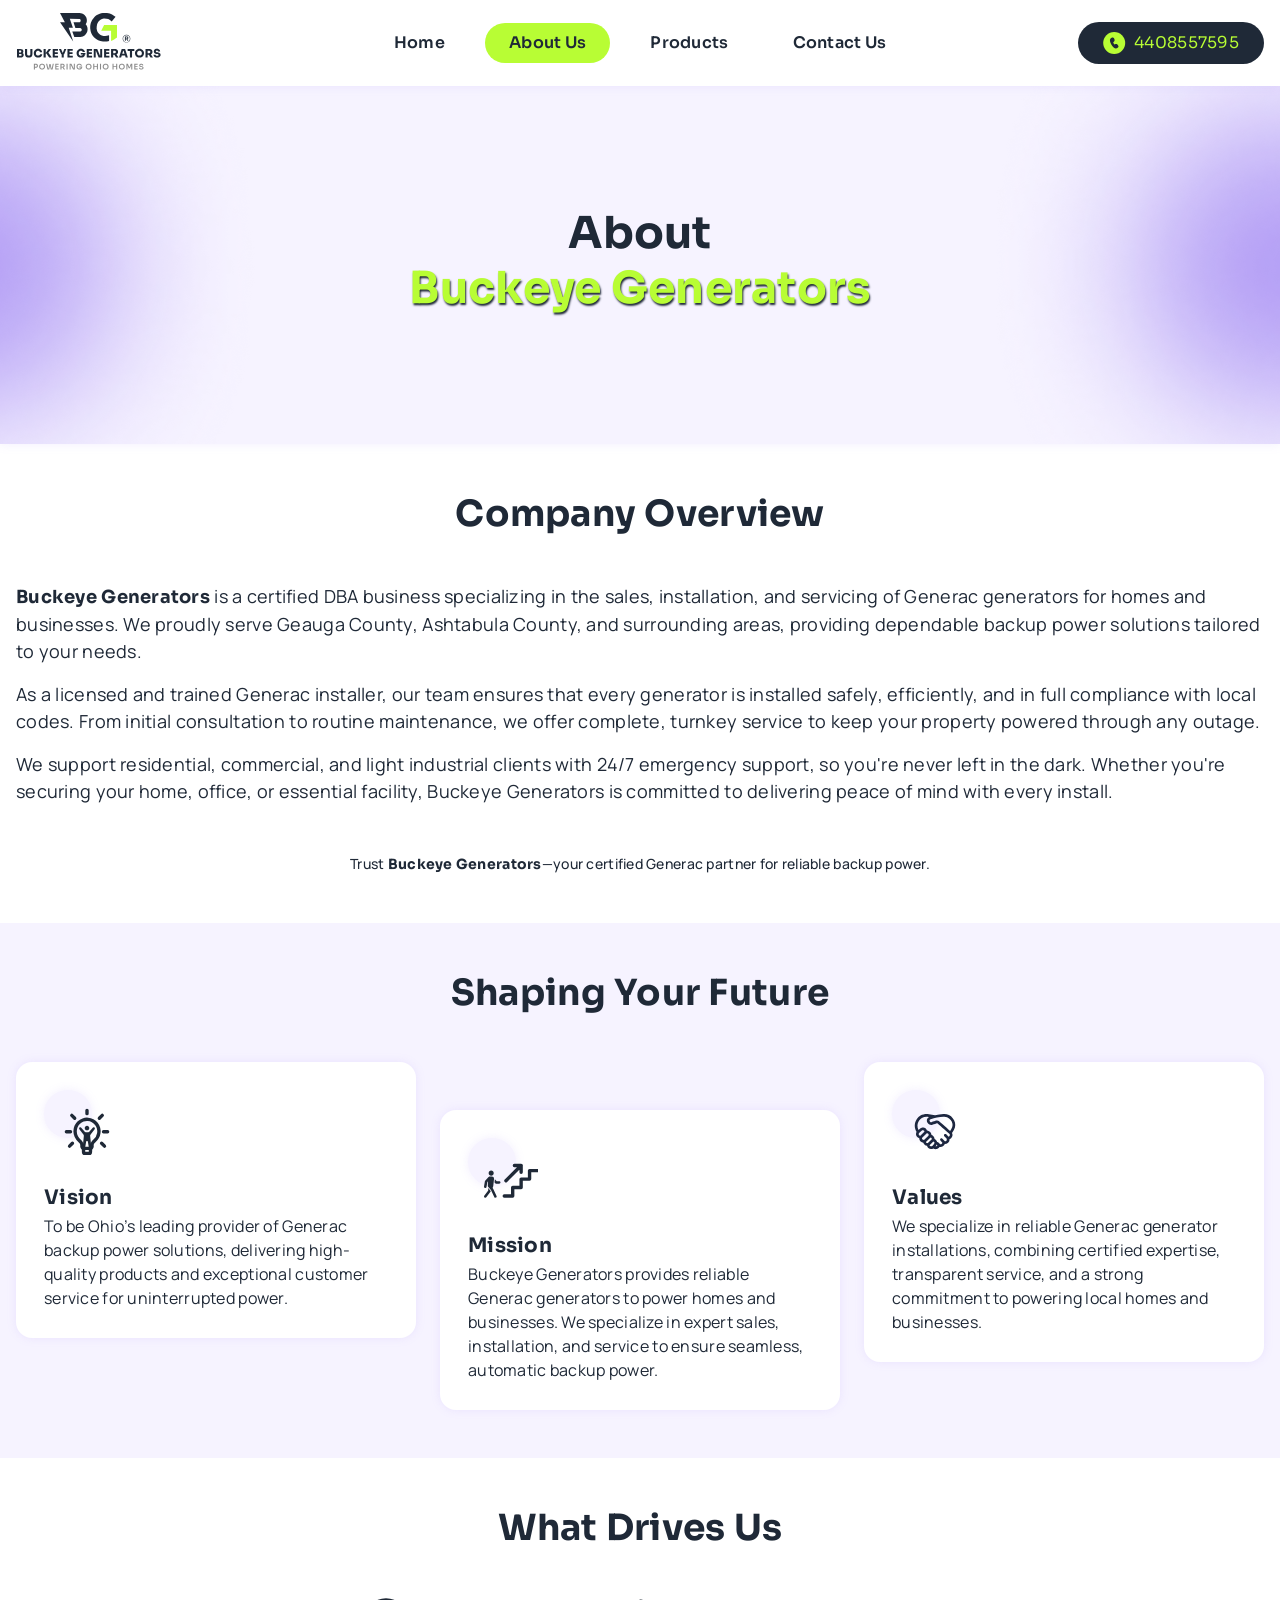
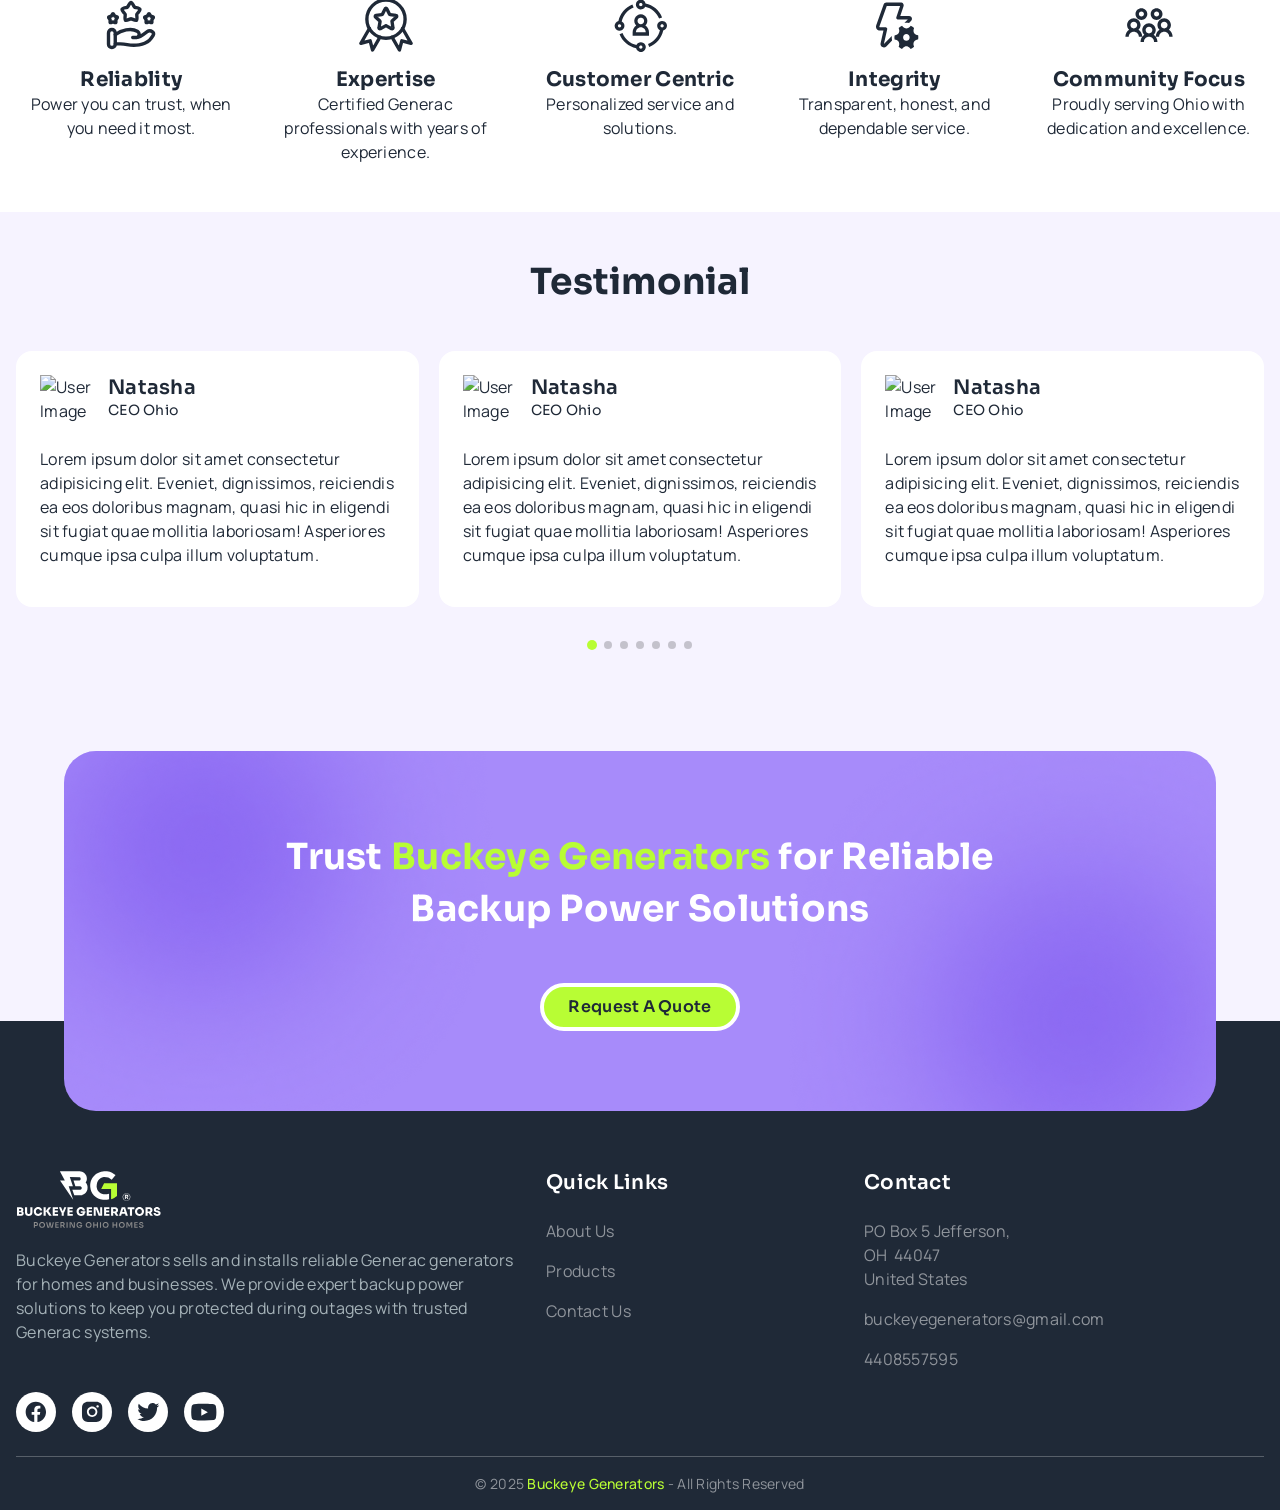
==== html/about-us.html @ 266a313e "Added about us page" ====
<!DOCTYPE html>
<html lang="en">
   <head>
      <meta charset="UTF-8" />
      <meta name="viewport" content="width=device-width, initial-scale=1.0" />
      <!-- Website Favicon  -->
      <link rel="icon" href="../img/favicon.svg" />
      <!-- Bootstrap CSS File -->
      <link rel="stylesheet" href="../css/bootstrap.min.css" />
      <!-- Swiper JS CSS File -->
      <link
         rel="stylesheet"
         href="https://cdn.jsdelivr.net/npm/swiper@10/swiper-bundle.min.css"
      />
      <!-- Common Element CSS File -->
      <link rel="stylesheet" href="../css/common.css" />
      <!-- Custom CSS File -->
      <link rel="stylesheet" href="../css/style.css" />
      <title>Buckeye Generators | Generac Power Systems</title>
   </head>
   <body>
      <!-- Header Start -->
      <header
         class="bg-white py-2 px-3 position-sticky z-3 top-0 custom-shadow"
      >
         <!-- Navigation Bar -->
         <nav class="navbar navbar-expand-lg p-0 max-w-xxl">
            <div class="container-fluid p-0">
               <a class="navbar-brand" href="../html/about-us.html">
                  <img
                     src="../img/logo.svg"
                     alt="Logo"
                     class="img-fluid logo"
                  />
               </a>
               <button
                  class="navbar-toggler border-0 shadow-none p-0"
                  type="button"
                  data-bs-toggle="offcanvas"
                  data-bs-target="#offcanvasNavbar"
                  aria-controls="offcanvasNavbar"
                  aria-label="Toggle navigation"
               >
                  <img src="../img/icon/ic-toggle-menu.svg" alt="" width="26" />
               </button>
               <div
                  class="offcanvas offcanvas-end"
                  tabindex="-1"
                  id="offcanvasNavbar"
                  aria-labelledby="offcanvasNavbarLabel"
               >
                  <div class="offcanvas-header">
                     <div class="offcanvas-title" id="offcanvasNavbarLabel">
                        <img
                           src="../img/logo.svg"
                           alt="Logo"
                           class="img-fluid logo"
                        />
                     </div>
                     <button
                        type="button"
                        class="btn-close shadow-none border-0 opacity-100"
                        data-bs-dismiss="offcanvas"
                        aria-label="Close"
                     ></button>
                  </div>
                  <div class="offcanvas-body">
                     <ul
                        class="navbar-nav justify-content-center align-items-lg-center gap-xl-3 gap-2 flex-grow-1 pe-3"
                     >
                        <li class="nav-item">
                           <a
                              class="nav-link px-4 py-2 rounded-pill fw-semibold"
                              aria-current="page"
                              href="../html/home.html"
                              >Home</a
                           >
                        </li>
                        <li class="nav-item">
                           <a
                              class="nav-link px-4 py-2 rounded-pill fw-semibold active"
                              href="../html/about-us.html"
                              >About Us</a
                           >
                        </li>
                        <li class="nav-item">
                           <a
                              class="nav-link px-4 py-2 rounded-pill fw-semibold"
                              href="#"
                              >Products</a
                           >
                        </li>
                        <li class="nav-item">
                           <a
                              class="nav-link px-4 py-2 rounded-pill fw-semibold"
                              href="#"
                              >Contact Us</a
                           >
                        </li>
                     </ul>
                     <a
                        href="tel:4408557595"
                        class="text-decoration-none btn primary-btn py-2 px-4 rounded-pill d-flex align-items-center gap-2 mt-lg-0 mt-4"
                     >
                        <img src="../img/icon/ic-phone.svg" alt="Phone Icon" />
                        4408557595</a
                     >
                  </div>

                  <div class="offcanvas-footer text-center d-lg-none d-block">
                     <p class="px-3 py-2 mb-0">
                        &copy;2025
                        <span class="fw-semibold">Buckeye Generators</span> -
                        All Rights Reserved
                     </p>
                  </div>
               </div>
            </div>
         </nav>
      </header>
      <!-- Header End -->

      <!-- Hero Section Start -->
      <section
         class="about-hero-sec custom-shadow px-3 position-relative d-flex align-items-center justify-content-center overflow-hidden"
      >
         <h1 class="heading-font text-center fw-bold main-heading lh-sm z-1">
            About <br />
            <span class="secondary-text text-shadow">Buckeye Generators</span>
         </h1>

         <!-- Background Effect Shades -->
         <img
            src="../img/cta/bg-effect.png"
            alt="Background Effect"
            class="position-absolute effect-left d-md-block d-none"
         />

         <img
            src="../img/cta/bg-effect.png"
            alt="Background Effect"
            class="position-absolute effect-right d-md-block d-none"
         />
      </section>
      <!-- Hero Section End -->

      <!-- About Us Section Start -->
      <section class="bg-white py-5 about-us">
         <div class="max-w-xxl px-3">
            <h2
               class="text-center heading-font fw-bold sub-heading1 mb-md-5 mb-4"
            >
               Company Overview
            </h2>

            <p class="fs-18">
               <span class="fw-bold heading-font">Buckeye Generators</span> is a
               certified DBA business specializing in the sales, installation,
               and servicing of Generac generators for homes and businesses. We
               proudly serve Geauga County, Ashtabula County, and surrounding
               areas, providing dependable backup power solutions tailored to
               your needs.
            </p>
            <p class="fs-18">
               As a licensed and trained Generac installer, our team ensures
               that every generator is installed safely, efficiently, and in
               full compliance with local codes. From initial consultation to
               routine maintenance, we offer complete, turnkey service to keep
               your property powered through any outage.
            </p>
            <p class="fs-18">
               We support residential, commercial, and light industrial clients
               with 24/7 emergency support, so you're never left in the dark.
               Whether you're securing your home, office, or essential facility,
               Buckeye Generators is committed to delivering peace of mind with
               every install.
            </p>

            <p class="small fw-medium text-center mt-sm-5 mt-4 mb-0">
               Trust
               <span class="fw-bold heading-font">Buckeye Generators</span>—your
               certified Generac partner for reliable backup power.
            </p>
         </div>
      </section>
      <!-- About Us Section End -->

      <!-- Vision/Mission/Values Section Start -->
      <section class="max-w-xxl py-sm-5 py-4 px-3">
         <h2 class="text-center heading-font fw-bold sub-heading1 mb-sm-5 mb-4">
            Shaping Your Future
         </h2>
         <div class="row g-4">
            <div class="col-lg-4 col-sm-6 d-lg-block d-grid">
               <div
                  class="custom-shadow p-sm-4 p-3 rounded-4 bg-white shapes-card border border-4 border-white"
               >
                  <div class="mb-4">
                     <div class="icon-shadow custom-shadow"></div>
                     <img
                        src="../img/about-us/vision.svg"
                        alt="Vision"
                        class="ic-shapes"
                        width="54"
                     />
                  </div>

                  <h5 class="heading-font fw-bold mb-1">Vision</h5>
                  <p class="mb-0">
                     To be Ohio’s leading provider of Generac backup power
                     solutions, delivering high-quality products and exceptional
                     customer service for uninterrupted power.
                  </p>
               </div>
            </div>

            <div class="col-lg-4 col-sm-6 d-lg-block d-grid">
               <div
                  class="custom-shadow p-sm-4 p-3 rounded-4 bg-white shapes-card border border-4 border-white mt-lg-5"
               >
                  <div class="mb-4">
                     <div class="icon-shadow custom-shadow"></div>
                     <img
                        src="../img/about-us/mission.svg"
                        alt="Vision"
                        class="ic-shapes"
                        width="54"
                     />
                  </div>

                  <h5 class="heading-font fw-bold mb-1">Mission</h5>
                  <p class="mb-0">
                     Buckeye Generators provides reliable Generac generators to
                     power homes and businesses. We specialize in expert sales,
                     installation, and service to ensure seamless, automatic
                     backup power.
                  </p>
               </div>
            </div>

            <div class="col-lg-4 col-sm-6 d-lg-block d-grid">
               <div
                  class="custom-shadow p-sm-4 p-3 rounded-4 bg-white shapes-card border border-4 border-white"
               >
                  <div class="mb-4">
                     <div class="icon-shadow custom-shadow"></div>
                     <img
                        src="../img/about-us/values.svg"
                        alt="Vision"
                        class="ic-shapes"
                        width="54"
                     />
                  </div>
                  <h5 class="heading-font fw-bold mb-1">Values</h5>
                  <p class="mb-0">
                     We specialize in reliable Generac generator installations,
                     combining certified expertise, transparent service, and a
                     strong commitment to powering local homes and businesses.
                  </p>
               </div>
            </div>
         </div>
      </section>
      <!-- Vision/Mission/Values Section End -->

      <!-- What Drive Us Section Start -->
      <section class="bg-white py-5 about-us">
         <div class="max-w-xxl px-3">
            <h2
               class="text-center heading-font fw-bold sub-heading1 mb-sm-5 mb-4"
            >
               What Drives Us
            </h2>
            <div class="row g-4 justify-content-center">
               <div class="col-lg col-md-3 col-sm-4 col-auto text-center">
                  <img
                     src="../img/about-us/ic-reliability.svg"
                     alt="Reliablity"
                     class="mb-3"
                     width="54"
                  />
                  <h5 class="fw-bold heading-font mb-0">Reliablity</h5>
                  <p class="mb-0">
                     Power you can trust, when you need it most.
                  </p>
               </div>

               <div class="col-lg col-md-3 col-sm-4 col-auto text-center">
                  <img
                     src="../img/about-us/ic-expertise.svg"
                     alt="Expertise"
                     class="mb-3"
                     width="54"
                  />
                  <h5 class="fw-bold heading-font mb-0">Expertise</h5>
                  <p class="mb-0">
                     Certified Generac professionals with years of experience.
                  </p>
               </div>

               <div class="col-lg col-md-3 col-sm-4 col-auto text-center">
                  <img
                     src="../img/about-us/ic-customer-c.svg"
                     alt="Customer Centric"
                     class="mb-3"
                     width="54"
                  />
                  <h5 class="fw-bold heading-font mb-0">Customer Centric</h5>
                  <p class="mb-0">Personalized service and solutions.</p>
               </div>

               <div class="col-lg col-md-3 col-sm-4 col-auto text-center">
                  <img
                     src="../img/about-us/ic-integrity.svg"
                     alt="Integrity"
                     class="mb-3"
                     width="54"
                  />
                  <h5 class="fw-bold heading-font mb-0">Integrity</h5>
                  <p class="mb-0">
                     Transparent, honest, and dependable service.
                  </p>
               </div>

               <div class="col-lg col-md-3 col-sm-4 col-auto text-center">
                  <img
                     src="../img/about-us/ic-community.svg"
                     alt="Community"
                     class="mb-3"
                     width="54"
                  />
                  <h5 class="fw-bold heading-font mb-0">Community Focus</h5>
                  <p class="mb-0">
                     Proudly serving Ohio with dedication and excellence.
                  </p>
               </div>
            </div>
         </div>
      </section>
      <!-- What Drive Us Section End -->

      <!-- Testimonial Section Start -->
      <section class="max-w-xxl py-sm-5 py-4 px-3">
         <h2 class="text-center heading-font fw-bold sub-heading1 mb-sm-5 mb-4">
            Testimonial
         </h2>
         <div class="swiper mySwiper">
            <div class="swiper-wrapper">
               <div class="swiper-slide">
                  <div class="rounded-4 custom-border p-4 bg-white mb-5">
                     <div class="d-flex align-items-center gap-2 mb-4">
                        <img
                           src="../img/user-img.svg"
                           alt="User Image"
                           width="60"
                        />
                        <div>
                           <h5 class="heading-font fw-semibold mb-0">
                              Natasha
                           </h5>
                           <p class="mb-0 small heading-font">CEO Ohio</p>
                        </div>
                     </div>

                     <p>
                        Lorem ipsum dolor sit amet consectetur adipisicing elit.
                        Eveniet, dignissimos, reiciendis ea eos doloribus
                        magnam, quasi hic in eligendi sit fugiat quae mollitia
                        laboriosam! Asperiores cumque ipsa culpa illum
                        voluptatum.
                     </p>
                  </div>
               </div>

               <div class="swiper-slide">
                  <div class="rounded-4 custom-border p-4 bg-white mb-5">
                     <div class="d-flex align-items-center gap-2 mb-4">
                        <img
                           src="../img/user-img.svg"
                           alt="User Image"
                           width="60"
                        />
                        <div>
                           <h5 class="heading-font fw-semibold mb-0">
                              Natasha
                           </h5>
                           <p class="mb-0 small heading-font">CEO Ohio</p>
                        </div>
                     </div>

                     <p>
                        Lorem ipsum dolor sit amet consectetur adipisicing elit.
                        Eveniet, dignissimos, reiciendis ea eos doloribus
                        magnam, quasi hic in eligendi sit fugiat quae mollitia
                        laboriosam! Asperiores cumque ipsa culpa illum
                        voluptatum.
                     </p>
                  </div>
               </div>

               <div class="swiper-slide">
                  <div class="rounded-4 custom-border p-4 bg-white mb-5">
                     <div class="d-flex align-items-center gap-2 mb-4">
                        <img
                           src="../img/user-img.svg"
                           alt="User Image"
                           width="60"
                        />
                        <div>
                           <h5 class="heading-font fw-semibold mb-0">
                              Natasha
                           </h5>
                           <p class="mb-0 small heading-font">CEO Ohio</p>
                        </div>
                     </div>

                     <p>
                        Lorem ipsum dolor sit amet consectetur adipisicing elit.
                        Eveniet, dignissimos, reiciendis ea eos doloribus
                        magnam, quasi hic in eligendi sit fugiat quae mollitia
                        laboriosam! Asperiores cumque ipsa culpa illum
                        voluptatum.
                     </p>
                  </div>
               </div>

               <div class="swiper-slide">
                  <div class="rounded-4 custom-border p-4 bg-white mb-5">
                     <div class="d-flex align-items-center gap-2 mb-4">
                        <img
                           src="../img/user-img.svg"
                           alt="User Image"
                           width="60"
                        />
                        <div>
                           <h5 class="heading-font fw-semibold mb-0">
                              Natasha
                           </h5>
                           <p class="mb-0 small heading-font">CEO Ohio</p>
                        </div>
                     </div>

                     <p>
                        Lorem ipsum dolor sit amet consectetur adipisicing elit.
                        Eveniet, dignissimos, reiciendis ea eos doloribus
                        magnam, quasi hic in eligendi sit fugiat quae mollitia
                        laboriosam! Asperiores cumque ipsa culpa illum
                        voluptatum.
                     </p>
                  </div>
               </div>

               <div class="swiper-slide">
                  <div class="rounded-4 custom-border p-4 bg-white mb-5">
                     <div class="d-flex align-items-center gap-2 mb-4">
                        <img
                           src="../img/user-img.svg"
                           alt="User Image"
                           width="60"
                        />
                        <div>
                           <h5 class="heading-font fw-semibold mb-0">
                              Natasha
                           </h5>
                           <p class="mb-0 small heading-font">CEO Ohio</p>
                        </div>
                     </div>

                     <p>
                        Lorem ipsum dolor sit amet consectetur adipisicing elit.
                        Eveniet, dignissimos, reiciendis ea eos doloribus
                        magnam, quasi hic in eligendi sit fugiat quae mollitia
                        laboriosam! Asperiores cumque ipsa culpa illum
                        voluptatum.
                     </p>
                  </div>
               </div>

               <div class="swiper-slide">
                  <div class="rounded-4 custom-border p-4 bg-white mb-5">
                     <div class="d-flex align-items-center gap-2 mb-4">
                        <img
                           src="../img/user-img.svg"
                           alt="User Image"
                           width="60"
                        />
                        <div>
                           <h5 class="heading-font fw-semibold mb-0">
                              Natasha
                           </h5>
                           <p class="mb-0 small heading-font">CEO Ohio</p>
                        </div>
                     </div>

                     <p>
                        Lorem ipsum dolor sit amet consectetur adipisicing elit.
                        Eveniet, dignissimos, reiciendis ea eos doloribus
                        magnam, quasi hic in eligendi sit fugiat quae mollitia
                        laboriosam! Asperiores cumque ipsa culpa illum
                        voluptatum.
                     </p>
                  </div>
               </div>

               <div class="swiper-slide">
                  <div class="rounded-4 custom-border p-4 bg-white mb-5">
                     <div class="d-flex align-items-center gap-2 mb-4">
                        <img
                           src="../img/user-img.svg"
                           alt="User Image"
                           width="60"
                        />
                        <div>
                           <h5 class="heading-font fw-semibold mb-0">
                              Natasha
                           </h5>
                           <p class="mb-0 small heading-font">CEO Ohio</p>
                        </div>
                     </div>

                     <p>
                        Lorem ipsum dolor sit amet consectetur adipisicing elit.
                        Eveniet, dignissimos, reiciendis ea eos doloribus
                        magnam, quasi hic in eligendi sit fugiat quae mollitia
                        laboriosam! Asperiores cumque ipsa culpa illum
                        voluptatum.
                     </p>
                  </div>
               </div>
            </div>
            <div class="swiper-pagination"></div>
         </div>
      </section>
      <!-- Testimonial Section End -->

      <!-- CTA Section Start -->
      <section
         class="cta-sec mx-auto rounded-5 position-relative overflow-hidden mt-5"
      >
         <div
            class="position-relative z-1 d-flex align-items-center justify-content-center flex-column"
         >
            <h2
               class="fw-bold col-xxl-6 col-lg-9 text-center mx-auto text-white heading-font cta-heading mb-0"
            >
               Trust
               <span class="secondary-text">Buckeye Generators</span> for
               Reliable Backup Power Solutions
            </h2>
            <button
               class="btn secondary-btn px-4 py-2 fw-semibold rounded-pill mt-sm-5 mt-4 border border-4 border-white"
            >
               request a quote
            </button>
         </div>

         <!-- Background Effect Shades -->
         <img
            src="../img/cta/bg-effect.png"
            alt="Background Effect"
            class="position-absolute effect-left"
         />

         <img
            src="../img/cta/bg-effect.png"
            alt="Background Effect"
            class="position-absolute effect-right"
         />
      </section>
      <!-- CTA Section End -->

      <!-- Footer Start -->
      <footer class="primary-bg pb-3">
         <div class="max-w-xxl px-3">
            <div class="row g-4 justify-content-between">
               <div class="col-md-5 text-md-start text-center">
                  <a href="../html/about-us.html">
                     <img
                        src="../img/logo-white.svg"
                        alt="Logo"
                        class="logo mb-3"
                     />
                  </a>
                  <p class="paragraph-text mb-sm-5 mb-4">
                     Buckeye Generators sells and installs reliable Generac
                     generators for homes and businesses. We provide expert
                     backup power solutions to keep you protected during outages
                     with trusted Generac systems.
                  </p>

                  <div
                     class="d-md-flex d-none gap-3 align-items-center justify-content-start social-links"
                  >
                     <a
                        href="#"
                        class="bg-white d-flex justify-content-center align-items-center rounded-circle"
                     >
                        <img src="../img/icon/ic-fb.svg" alt="Facebook Icon" />
                     </a>
                     <a
                        href="#"
                        class="bg-white d-flex justify-content-center align-items-center rounded-circle"
                     >
                        <img
                           src="../img/icon/ic-insta.svg"
                           alt="Instagram Icon"
                        />
                     </a>
                     <a
                        href="#"
                        class="bg-white d-flex justify-content-center align-items-center rounded-circle"
                     >
                        <img
                           src="../img/icon/ic-twitter.svg"
                           alt="Twitter Icon"
                        />
                     </a>
                     <a
                        href="#"
                        class="bg-white d-flex justify-content-center align-items-center rounded-circle"
                     >
                        <img
                           src="../img/icon/ic-youtube.svg"
                           alt="Youtube Icon"
                        />
                     </a>
                  </div>
               </div>

               <div class="col-md-3 col-6">
                  <h5 class="text-white fw-semibold heading-font fs-20 mb-3">
                     Quick Links
                  </h5>

                  <ul class="navbar-nav">
                     <li>
                        <a
                           href="../html/about-us.html"
                           class="text-white-50 nav-link"
                           >About Us</a
                        >
                     </li>

                     <li>
                        <a href="#" class="text-white-50 nav-link">Products</a>
                     </li>
                     <li>
                        <a href="#" class="text-white-50 nav-link"
                           >Contact Us</a
                        >
                     </li>
                  </ul>
               </div>

               <div class="col-md-3 col-6">
                  <h5 class="text-white fw-semibold heading-font fs-20 mb-3">
                     Contact
                  </h5>

                  <ul class="navbar-nav">
                     <li>
                        <address
                           class="text-white-50 nav-link mb-0 cursor-pointer"
                        >
                           PO Box 5 Jefferson, <br />
                           OH  44047 <br />
                           United States
                        </address>
                     </li>

                     <li>
                        <a
                           href="mailto:buckeyegenerators@gmail.com"
                           class="text-white-50 nav-link"
                           >buckeyegenerators@gmail.com
                        </a>
                     </li>
                     <li>
                        <a href="tel:4408557595" class="text-white-50 nav-link">
                           4408557595</a
                        >
                     </li>
                  </ul>
               </div>

               <div class="col">
                  <div
                     class="d-md-none d-flex gap-3 align-items-center justify-content-center social-links"
                  >
                     <a
                        href="#"
                        class="bg-white d-flex justify-content-center align-items-center rounded-circle"
                     >
                        <img src="../img/icon/ic-fb.svg" alt="Facebook Icon" />
                     </a>
                     <a
                        href="#"
                        class="bg-white d-flex justify-content-center align-items-center rounded-circle"
                     >
                        <img
                           src="../img/icon/ic-insta.svg"
                           alt="Instagram Icon"
                        />
                     </a>
                     <a
                        href="#"
                        class="bg-white d-flex justify-content-center align-items-center rounded-circle"
                     >
                        <img
                           src="../img/icon/ic-twitter.svg"
                           alt="Twitter Icon"
                        />
                     </a>
                     <a
                        href="#"
                        class="bg-white d-flex justify-content-center align-items-center rounded-circle"
                     >
                        <img
                           src="../img/icon/ic-youtube.svg"
                           alt="Youtube Icon"
                        />
                     </a>
                  </div>
               </div>
            </div>

            <hr class="text-white mt-4" />
            <p class="text-white-50 small text-center mb-0">
               © 2025
               <span class="secondary-text fw-medium">Buckeye Generators</span>
               - All Rights Reserved
            </p>
         </div>
      </footer>
      <!-- Footer End -->

      <!-- Page Loading Section Start -->
      <section
         id="page-loader"
         class="position-fixed top-0 start-0 w-100 min-vh-100 primary-bg d-flex justify-content-center align-items-center"
         style="z-index: 9999"
      >
         <img src="../img/favicon.svg" alt="Logo" class="loader-animation" />
      </section>
      <!-- Page Loading Section End -->

      <!-- Back to top button Start -->
      <button
         id="back-to-top"
         class="btn p-0 bg-transparent position-fixed back2top border-0 shadow-none z-5 d-none"
         aria-label="Back to top"
      >
         <img
            src="../img/icon/ic-back2top.svg"
            alt="Back to top"
            style="width: 100%; height: 100%"
            class="rounded-circle"
         />
      </button>
      <!-- Back to top button End -->

      <!-- JavaScript Scripts -->
      <script src="../js/main.js"></script>
      <script src="https://cdn.jsdelivr.net/npm/@popperjs/core@2.11.8/dist/umd/popper.min.js"></script>
      <script src="https://cdn.jsdelivr.net/npm/bootstrap@5.3.6/dist/js/bootstrap.min.js"></script>
      <!-- Swiper JS -->
      <script src="https://cdn.jsdelivr.net/npm/swiper@11/swiper-bundle.min.js"></script>

      <script>
         const swiper = new Swiper(".mySwiper", {
            slidesPerView: 3,
            spaceBetween: 20,
            pagination: {
               el: ".swiper-pagination",
               clickable: true,
            },
            loop: true,
            autoplay: {
               delay: 3000,
               disableOnInteraction: false,
            },
            breakpoints: {
               // Responsive behavior
               1024: {
                  slidesPerView: 3,
               },
               768: {
                  slidesPerView: 2,
               },
               624: {
                  slidesPerView: 2,
               },
               0: {
                  slidesPerView: 1,
               },
            },
         });
      </script>
   </body>
</html>
---- css/common.css ----
@import url("https://fonts.googleapis.com/css2?family=Sora:wght@100..800&display=swap");

@import url("https://fonts.googleapis.com/css2?family=Manrope:wght@200..800&display=swap");

/* Variables */
:root {
   --primary-color: #1f2937;
   --secondary-color: #b8fd34;
   --paragraph-color: #a5b2b8;
   --body-color: #f6f3ff;
   --cta-bgcolor: #a78bfa;
   --border-color: #dfe1e5;
   --light-gray-color: #f6f6f6;
   --shadow: 0 0 10px #a78bfa26;
   --letter-spacing: 0.28px;
   --main-heading: 44px;
   --sub-heading1: 36px;
   --sub-heading2: 30px;
   --sub-heading3: 24px;
   --fs-20: 20px;
   --fs-18: 18px;
   --fs-14: 14px;
   --container-max-w: 1400px;
}

*,
html {
   color: var(--primary-color) !important;
   letter-spacing: var(--letter-spacing);
   scroll-behavior: smooth;
}

body {
   font-size: 1rem;
   font-family: "Manrope", sans-serif;
   min-height: 100vh;
   background: var(--body-color);
}

/* Common CSS Classes */
.heading-font {
   font-family: "Sora", sans-serif;
}

.max-w-xxl {
   max-width: var(--container-max-w);
   margin-inline: auto;
}

.navbar-brand {
   width: 186px;
}

.primary-bg {
   background: var(--primary-color);
}

.secondary-text {
   color: var(--secondary-color) !important;
}

.paragraph-text {
   color: var(--paragraph-color) !important;
}

header .nav-link {
   font-family: "Sora", sans-serif;
}

header .nav-link.active {
   background: var(--secondary-color) !important;
}

header .nav-link:hover {
   background: var(--light-gray-color);
   transition: all 0.5s;
}

.offcanvas-footer {
   font-size: 12px;
   border-top: 1px solid var(--border-color);
}

.custom-shadow {
   box-shadow: var(--shadow);
}

.main-heading {
   font-size: var(--main-heading);
}

.sub-heading1 {
   font-size: var(--sub-heading1);
}

.fs-18 {
   font-size: var(--fs-18);
}

.fs-20 {
   font-size: 20px;
}

footer {
   padding-top: 150px;
   margin-top: -90px;
}

footer .nav-link {
   width: fit-content;
   word-break: break-word;
}

footer .nav-link:hover {
   color: var(--secondary-color) !important;
   transition: all 0.3s;
}

.cursor-pointer {
   cursor: pointer;
}

.social-links a {
   width: 40px;
   height: 40px;
}

/* Page Loading CSS  */
.loader-animation {
   animation: loader 1s linear 0s 1 forwards;
}

@keyframes loader {
   0% {
      transform: scale(0);
   }
   25% {
      transform: scale(0.7);
   }
   50% {
      transform: scale(1.4);
   }
   75% {
      transform: scale(2.1);
   }
   100% {
      transform: scale(2.8);
   }
}

/* Button's CSS */
.primary-btn {
   background: var(--primary-color) !important;
   color: var(--secondary-color) !important;
   font-family: "Sora", sans-serif;
   width: fit-content;
}

.primary-btn:hover {
   filter: brightness(1.15);
   transition: all 0.5s;
}

.secondary-btn {
   background: var(--secondary-color) !important;
   color: var(--primary-color) !important;
   font-family: "Sora", sans-serif;
   width: fit-content;
   text-transform: capitalize;
}

.secondary-btn:hover {
   filter: brightness(1.15);
   transition: all 0.5s;
}

.btn-close {
   background: url(../img/icon/ic-close.svg);
   background-repeat: no-repeat;
   background-position: center;
   background-size: 18px;
}

/* Testimonial Swiper CSS */
.swiper {
   height: 100%;
}

.swiper-pagination-bullet-active {
   transform: scale(1.25);
   background: var(--secondary-color) !important;
}

.swiper-horizontal > .swiper-pagination-bullets,
.swiper-pagination-bullets.swiper-pagination-horizontal,
.swiper-pagination-custom,
.swiper-pagination-fraction {
   bottom: 0px;
}

/* Back to top  */
.back2top {
   bottom: 16px;
   right: 16px;
   width: 54px;
   height: 54px;
   z-index: 2;
}

/* Media Queries */

/* For Medium Screens (Tablet) */
@media only screen and (max-width: 992px) {
   .main-heading {
      font-size: var(--sub-heading1);
   }

   .sub-heading1 {
      font-size: var(--sub-heading2);
   }

   .hero-sec .fs-18 {
      font-size: 1rem;
   }
}

/* For Small Screens (Mobile) */
@media only screen and (max-width: 576px) {
   .logo {
      width: 115px;
   }

   .navbar-brand {
      width: auto;
   }

   .main-heading {
      font-size: var(--sub-heading2);
   }

   .sub-heading1 {
      font-size: var(--sub-heading3);
   }
}
---- css/style.css ----
.hero-sec {
   padding-block: 80px 120px;
}

.about-hero-sec {
   padding-block: 120px;
}

.about-hero-sec .effect-left {
   top: 50%;
   left: -15%;
   transform: translate(-25%, -50%);
}

.text-shadow {
   text-shadow: 1px 2px 2px var(--primary-color);
}

.about-hero-sec .effect-right {
   top: 50%;
   right: -15%;
   transform: translate(20%, -50%);
}

.feature-sec {
   padding: 80px;
   transform: translateY(-100px);
}

.cta-sec {
   background: var(--cta-bgcolor);
   padding: 80px;
   max-width: 1200px;
   width: 90%;
}

.cta-heading {
   font-size: var(--sub-heading1);
   line-height: 3.25rem;
}

.cta-sec .effect-left {
   top: -60%;
   left: -15%;
}

.cta-sec .effect-right {
   bottom: -60%;
   right: -15%;
}

.products-card:hover {
   background-color: var(--body-color);
   transition: all 0.5s;
   cursor: pointer;
}

.products-card p {
   display: -webkit-box;
   max-width: 100%;
   height: 65px;
   margin: 0 auto;
   line-height: 1.3;
   -webkit-line-clamp: 3;
   line-clamp: 3;
   -webkit-box-orient: vertical;
   overflow: hidden;
   text-overflow: ellipsis;
}

.icon-shadow {
   width: 48px;
   height: 48px;
   background: var(--body-color);
   border-radius: 50%;
}

.ic-location {
   margin-top: -24px;
   margin-left: 24px;
   z-index: 1;
}

.ic-shapes {
   margin-top: -40px;
   margin-left: 16px;
   z-index: 1;
}

.shapes-card:hover {
   background: #a78bfa26 !important;
   transition: all 0.5s;
   cursor: pointer;
}

/* Media Queries */
/* For Large Screens (Large Tablet) */
@media only screen and (max-width: 992px) {
   .feature-sec {
      padding: 80px 40px;
      transform: translateY(-40px);
   }
}

/* For Medium Screens (Tablet) */
@media only screen and (max-width: 768px) {
   .cta-sec {
      padding: 80px 40px;
   }

   .cta-heading {
      font-size: var(--sub-heading2);
      line-height: 2.5rem;
   }

   .products-card h5 {
      font-size: var(--fs-16);
   }

   .products-card p {
      font-size: var(--fs-14);
      height: 57px;
   }

   .about-hero-sec {
      padding-block: 80px;
   }

   .about-us p {
      font-size: 1rem;
   }
}
/* For Small Screens (Mobile) */
@media only screen and (max-width: 576px) {
   .hero-sec {
      padding-block: 60px;
   }

   .cta-sec {
      padding: 60px 20px;
   }

   .cta-heading {
      font-size: var(--sub-heading3);
      line-height: 2rem;
   }
}
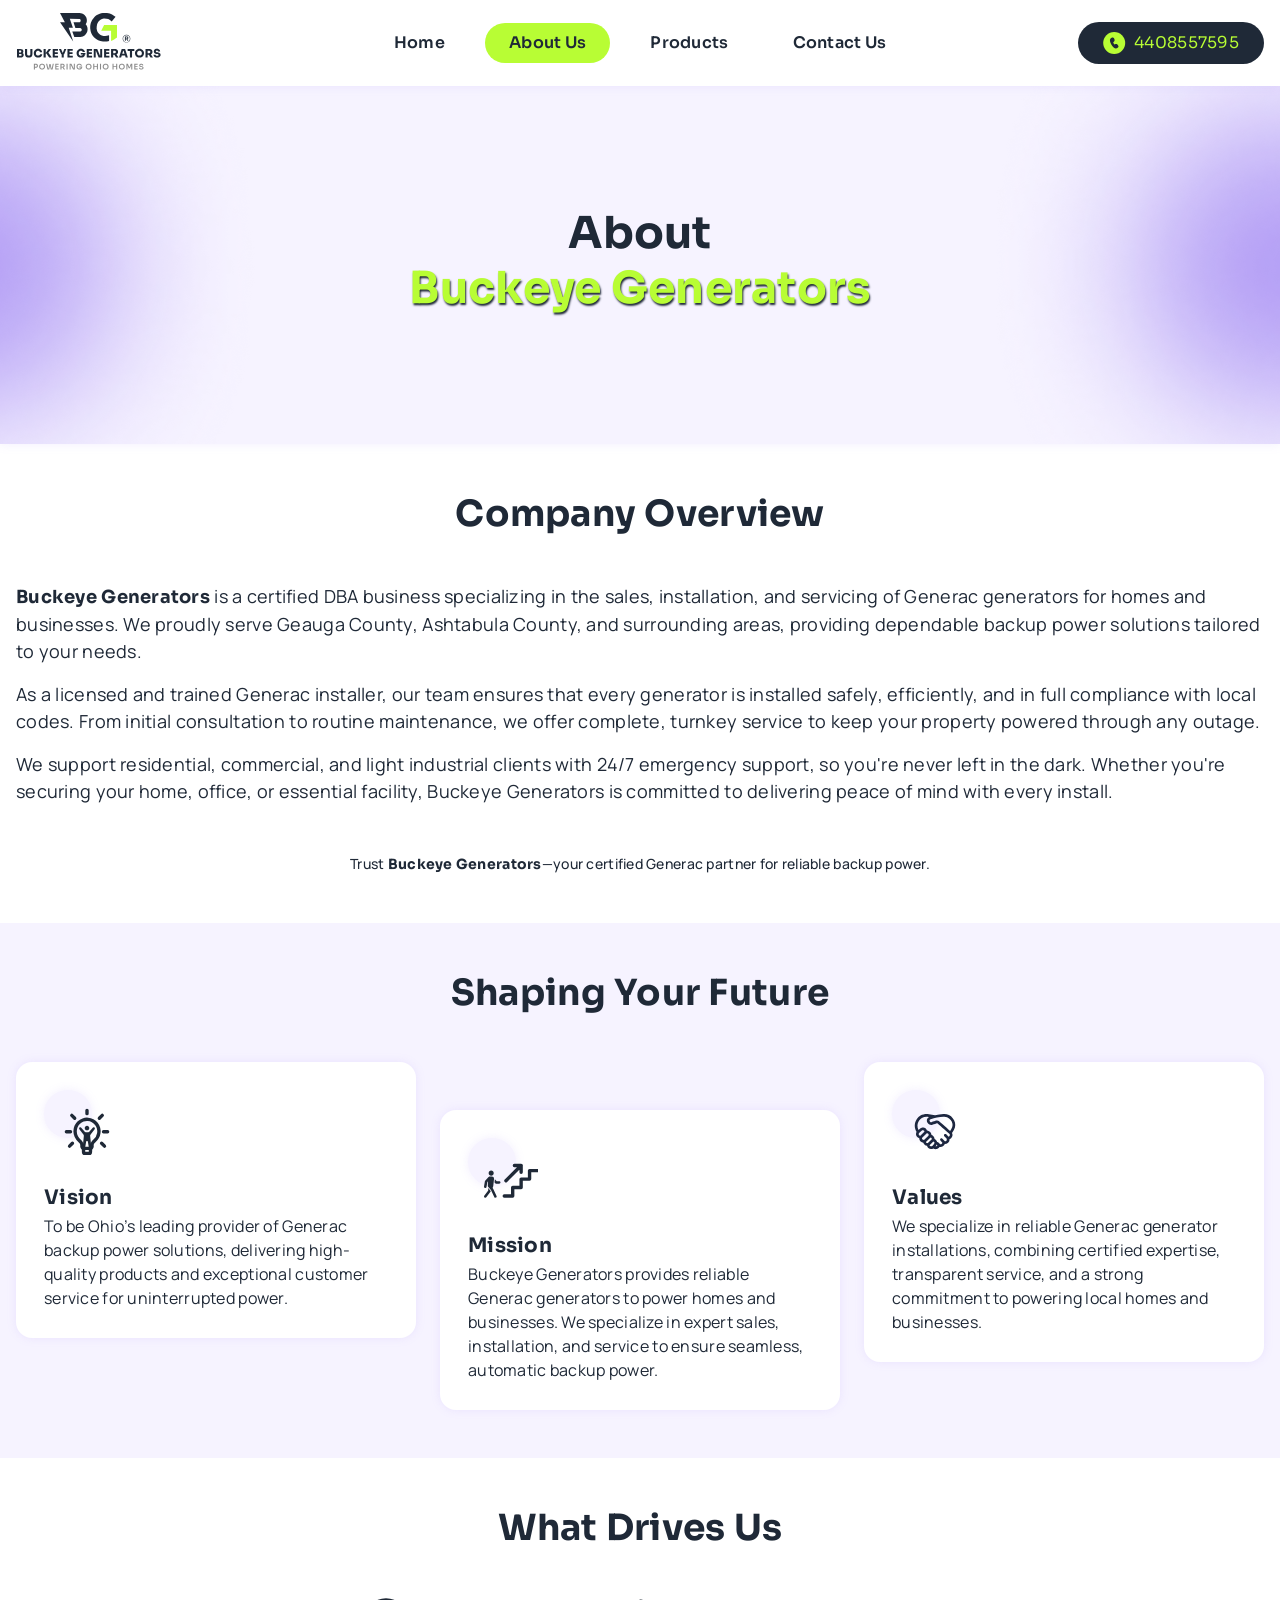
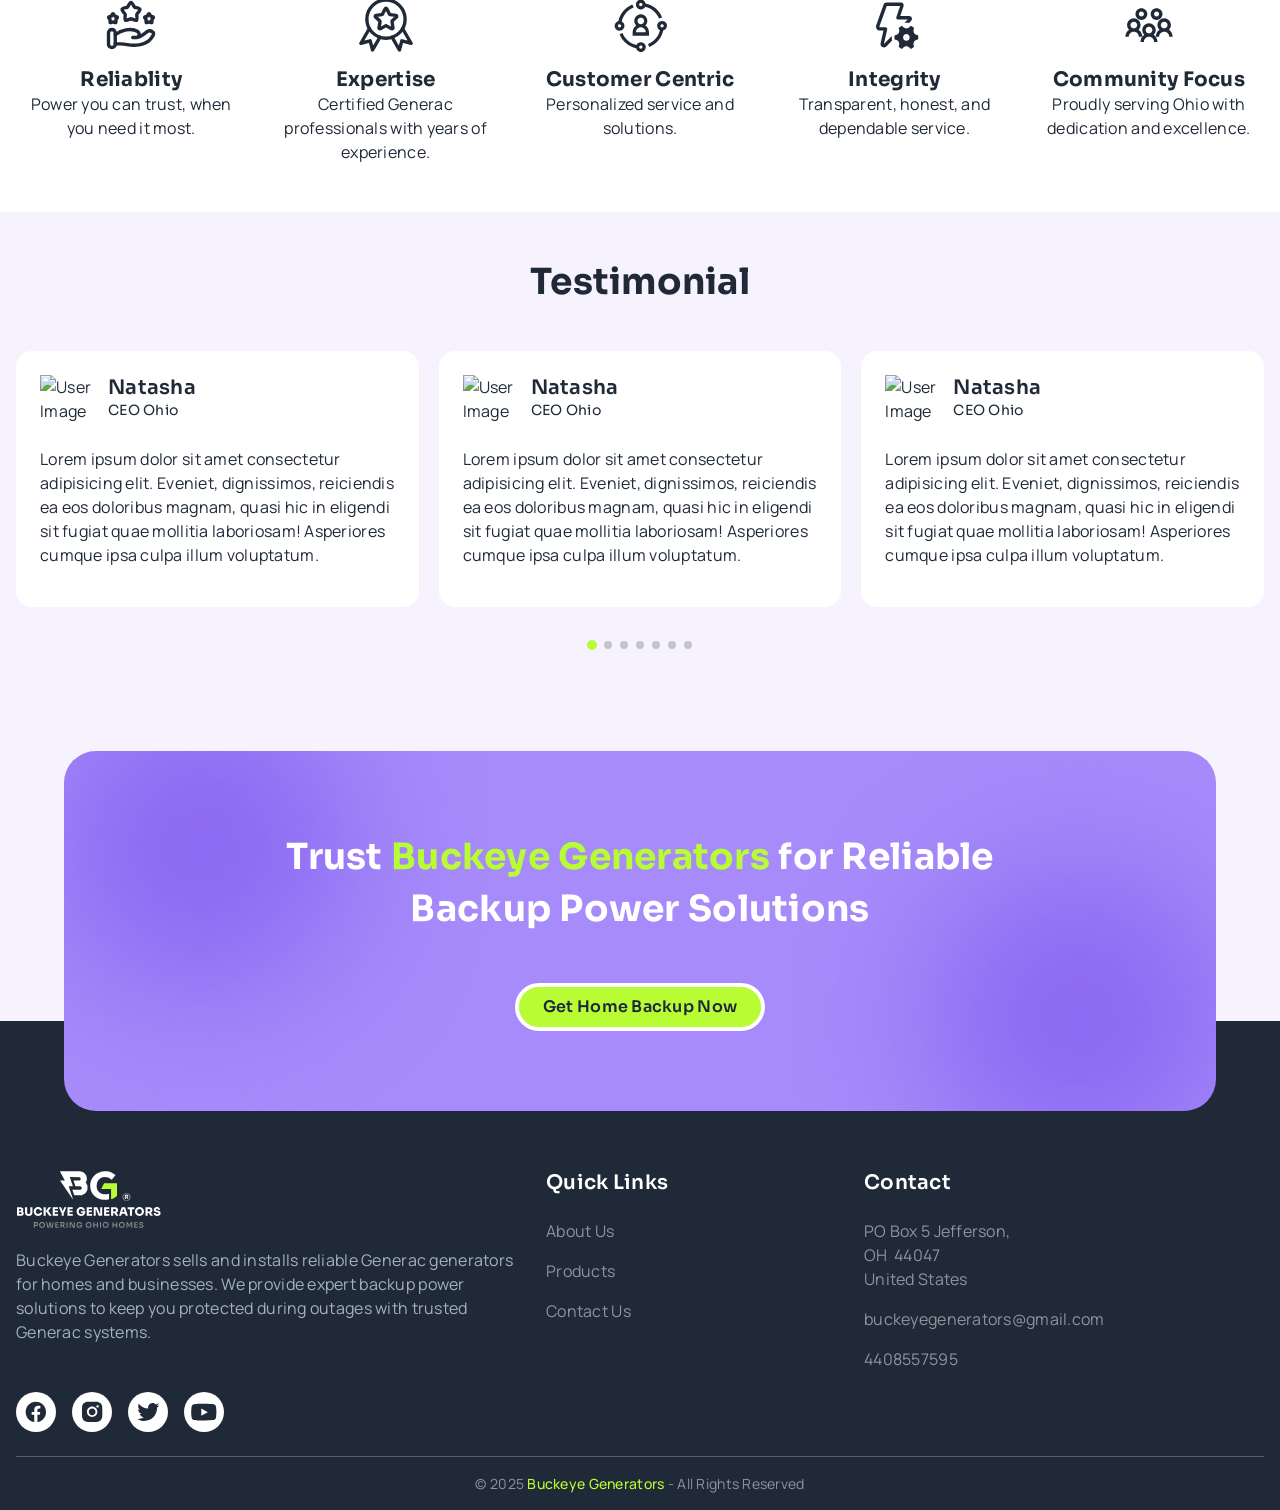
==== commit e5fa3010: "Added products" ====
--- a/html/about-us.html
+++ b/html/about-us.html
@@ -86,14 +86,14 @@
                         <li class="nav-item">
                            <a
                               class="nav-link px-4 py-2 rounded-pill fw-semibold"
-                              href="#"
+                              href="../html/products.html"
                               >Products</a
                            >
                         </li>
                         <li class="nav-item">
                            <a
                               class="nav-link px-4 py-2 rounded-pill fw-semibold"
-                              href="#"
+                              href="../html/contact-us.html"
                               >Contact Us</a
                            >
                         </li>
@@ -547,11 +547,12 @@
                <span class="secondary-text">Buckeye Generators</span> for
                Reliable Backup Power Solutions
             </h2>
-            <button
+            <a
+               href="../html/contact-us.html"
                class="btn secondary-btn px-4 py-2 fw-semibold rounded-pill mt-sm-5 mt-4 border border-4 border-white"
             >
-               request a quote
-            </button>
+               Get Home Backup Now
+            </a>
          </div>
 
          <!-- Background Effect Shades -->
@@ -642,10 +643,16 @@
                      </li>
 
                      <li>
-                        <a href="#" class="text-white-50 nav-link">Products</a>
+                        <a
+                           href="../html/products.html"
+                           class="text-white-50 nav-link"
+                           >Products</a
+                        >
                      </li>
                      <li>
-                        <a href="#" class="text-white-50 nav-link"
+                        <a
+                           href="../html/contact-us.html"
+                           class="text-white-50 nav-link"
                            >Contact Us</a
                         >
                      </li>
--- a/css/common.css
+++ b/css/common.css
@@ -125,6 +125,21 @@
    height: 40px;
 }
 
+/* Products Page CSS */
+.carousel-control-prev-icon {
+   background: url(../img/icon/ic-prev.svg);
+   background-repeat: no-repeat;
+   background-size: 30px;
+   opacity: 1 !important;
+}
+
+.carousel-control-next-icon {
+   background: url(../img/icon/ic-next.svg);
+   background-repeat: no-repeat;
+   background-size: 30px;
+   opacity: 1 !important;
+}
+
 /* Page Loading CSS  */
 .loader-animation {
    animation: loader 1s linear 0s 1 forwards;
--- a/css/style.css
+++ b/css/style.css
@@ -55,6 +55,19 @@
    cursor: pointer;
 }
 
+.products-card h5 {
+   display: -webkit-box;
+   max-width: 100%;
+   height: 48px;
+   margin: 0 auto;
+   line-height: 1.3;
+   -webkit-line-clamp: 3;
+   line-clamp: 3;
+   -webkit-box-orient: vertical;
+   overflow: hidden;
+   text-overflow: ellipsis;
+}
+
 .products-card p {
    display: -webkit-box;
    max-width: 100%;
@@ -91,6 +104,34 @@
    background: #a78bfa26 !important;
    transition: all 0.5s;
    cursor: pointer;
+}
+
+/* Contact Us CSS */
+.form-label,
+.form-check-label {
+   cursor: pointer;
+}
+
+.form-label span {
+   font-family: initial !important;
+}
+
+.form-input {
+   background-color: var(--body-color) !important;
+   border-color: transparent !important;
+   height: 40px;
+}
+
+.form-input:focus-within {
+   border-color: var(--cta-bgcolor) !important;
+}
+
+.form-check-input {
+   border-color: var(--primary-color) !important;
+}
+
+.form-check-input:checked {
+   background-color: var(--primary-color);
 }
 
 /* Media Queries */
